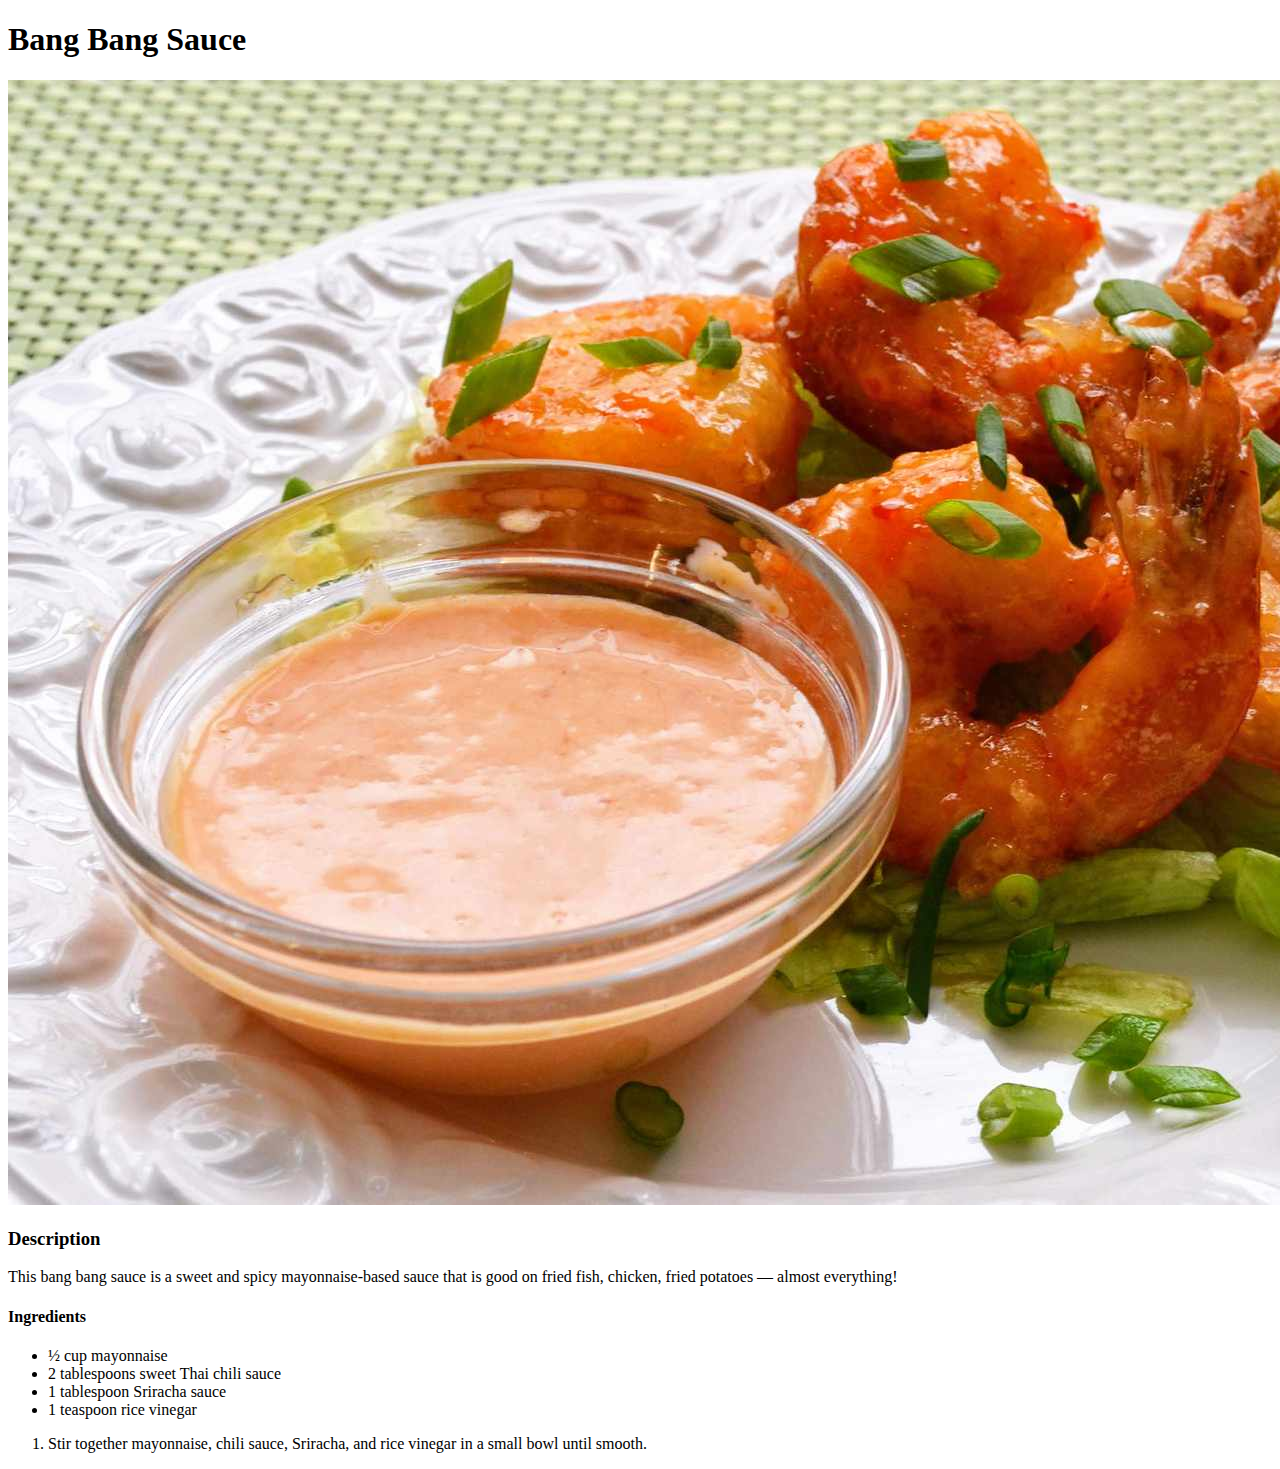
==== recipes/Bang_Bang_Sauce.html @ f6fe216c "Recipes website" ====
<!DOCTYPE html>
<html lang="en">
  <head>
    <meta charset="UTF-8">
    <title>Bang Bang Sauce</title>
  </head>
  <body>
    <h1>Bang Bang Sauce</h1>
    <img src="../images/sauce.jpg">
    <h3>Description</h3>
    <p>This bang bang sauce is a sweet and spicy mayonnaise-based sauce that is good on fried fish, chicken, fried potatoes — almost everything!</p>
    <h4>Ingredients</h4>
    <ul>
        <li>½ cup mayonnaise</li>
        <li>2 tablespoons sweet Thai chili sauce</li>
        <li>1 tablespoon Sriracha sauce</li>
        <li>1 teaspoon rice vinegar</li>
    </ul>
    <ol>
        <li>Stir together mayonnaise, chili sauce, Sriracha, and rice vinegar in a small bowl until smooth.</li>
    </ol>
  </body>

</html>
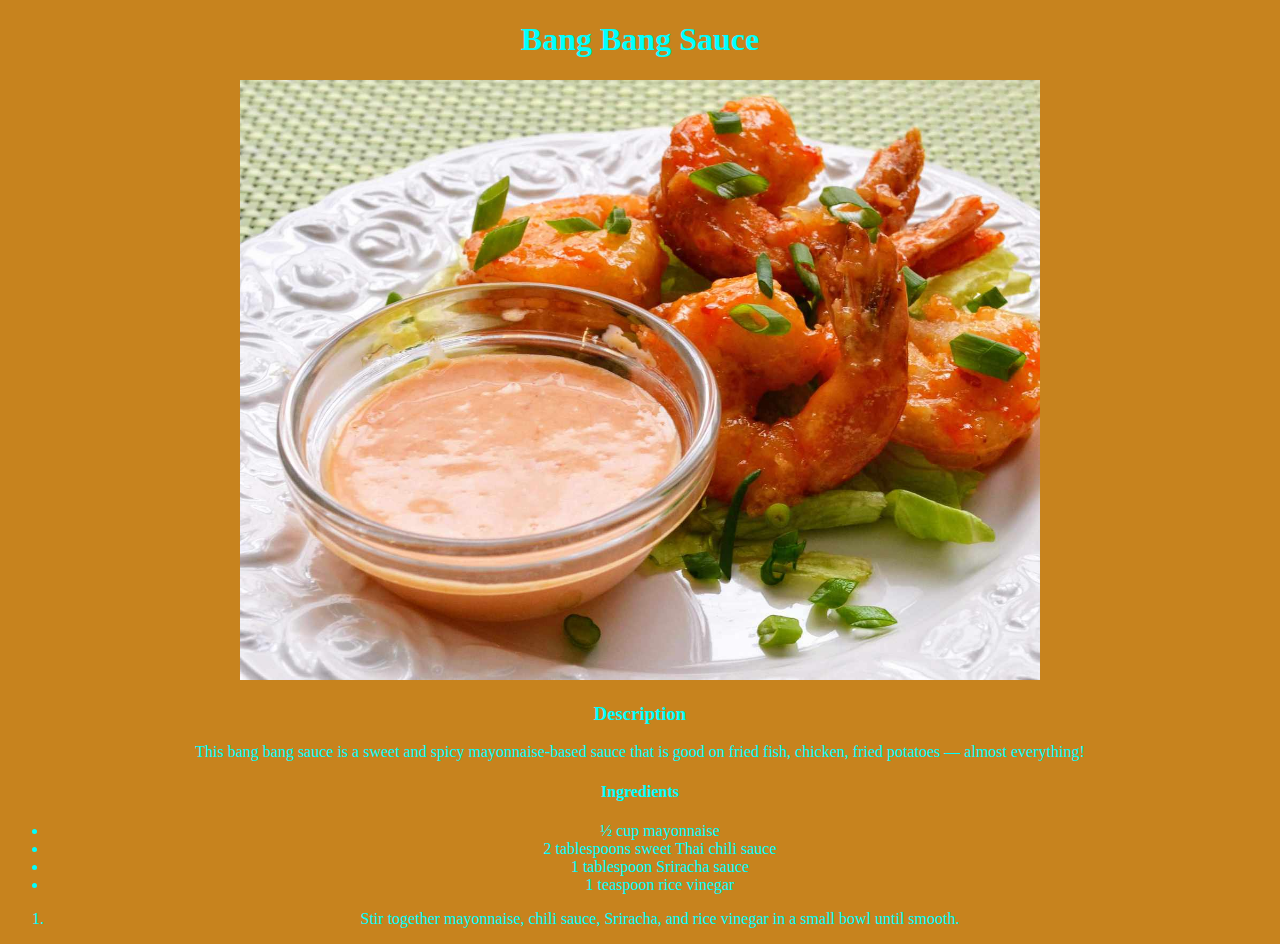
==== commit eec0ac0e: "31/7" ====
--- a/recipes/Bang_Bang_Sauce.html
+++ b/recipes/Bang_Bang_Sauce.html
@@ -3,6 +3,7 @@
   <head>
     <meta charset="UTF-8">
     <title>Bang Bang Sauce</title>
+    <link rel="stylesheet" href="stylebang.css" />
   </head>
   <body>
     <h1>Bang Bang Sauce</h1>
--- a/recipes/stylebang.css
+++ b/recipes/stylebang.css
@@ -0,0 +1,9 @@
+body{
+    background-color: rgb(199, 131, 30);
+    color: aqua;
+    text-align: center;
+}
+img{
+    height: 600px;
+    width: auto;
+}k